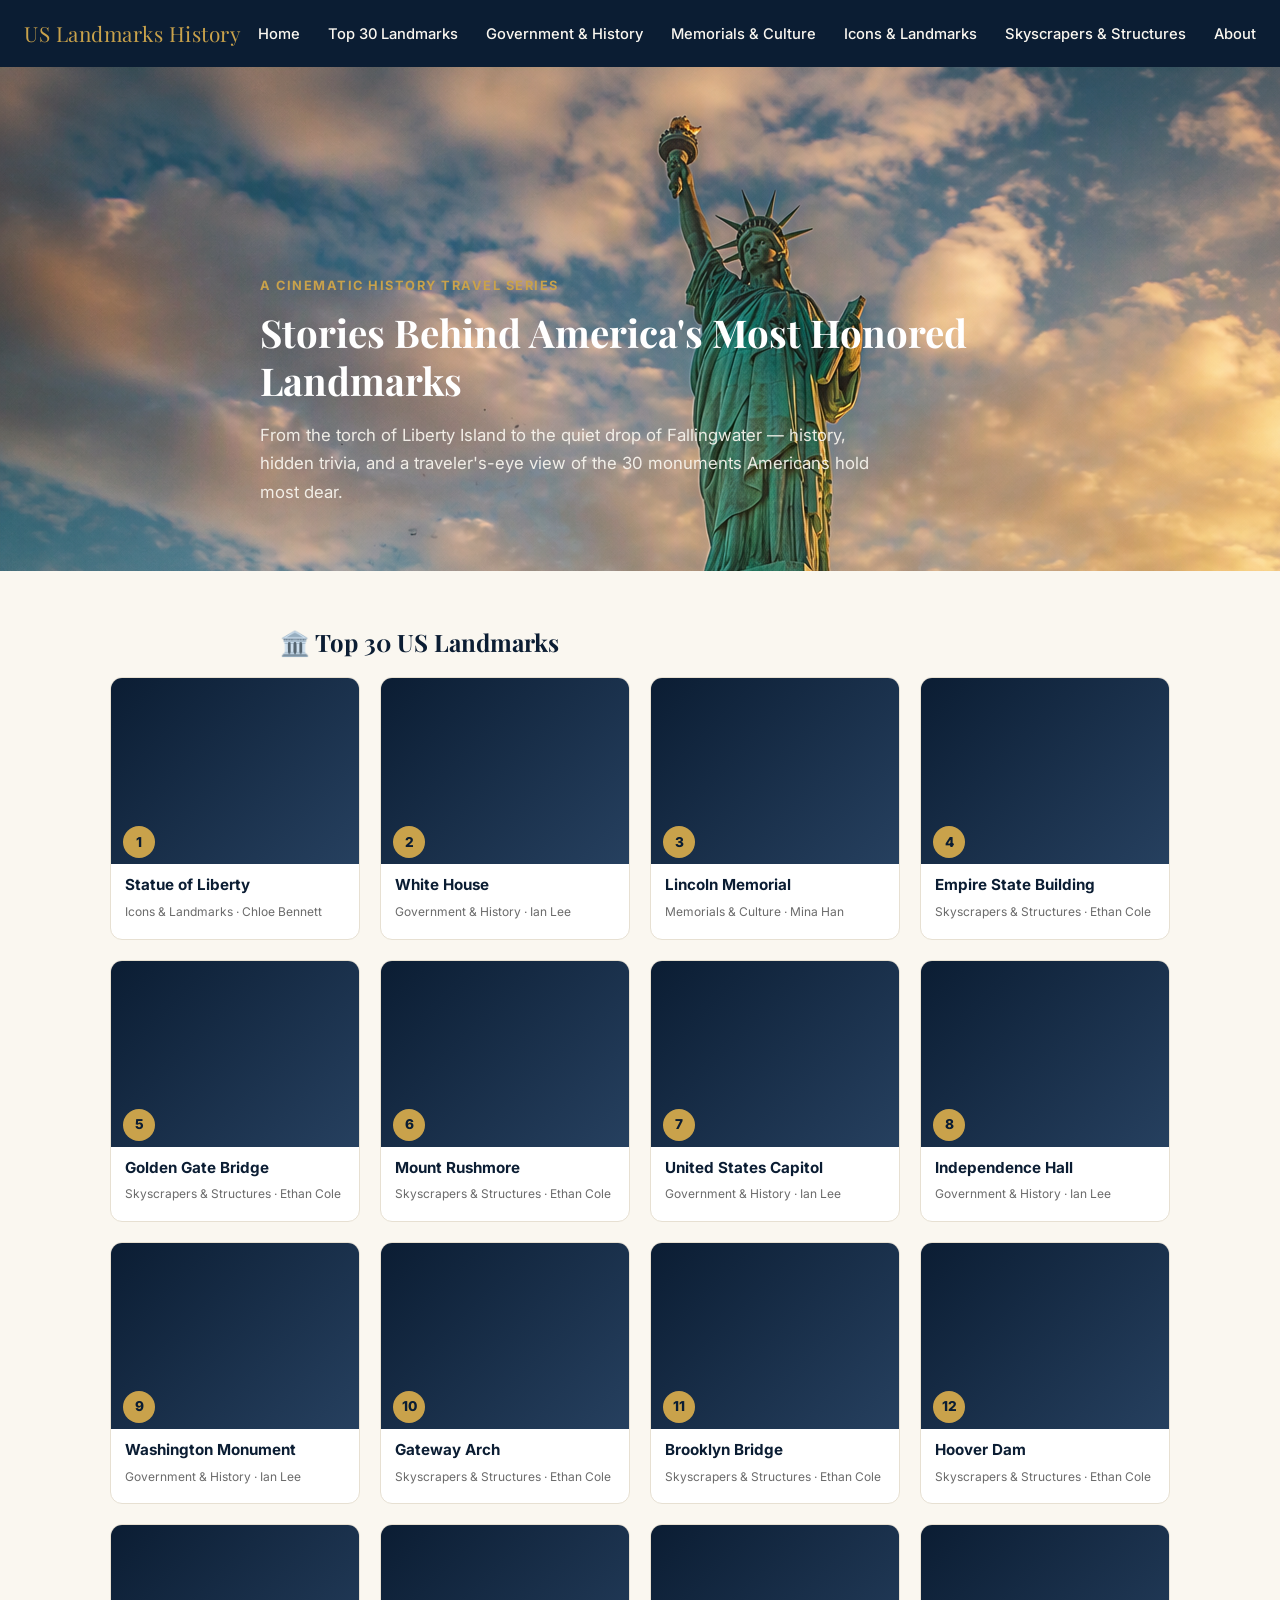
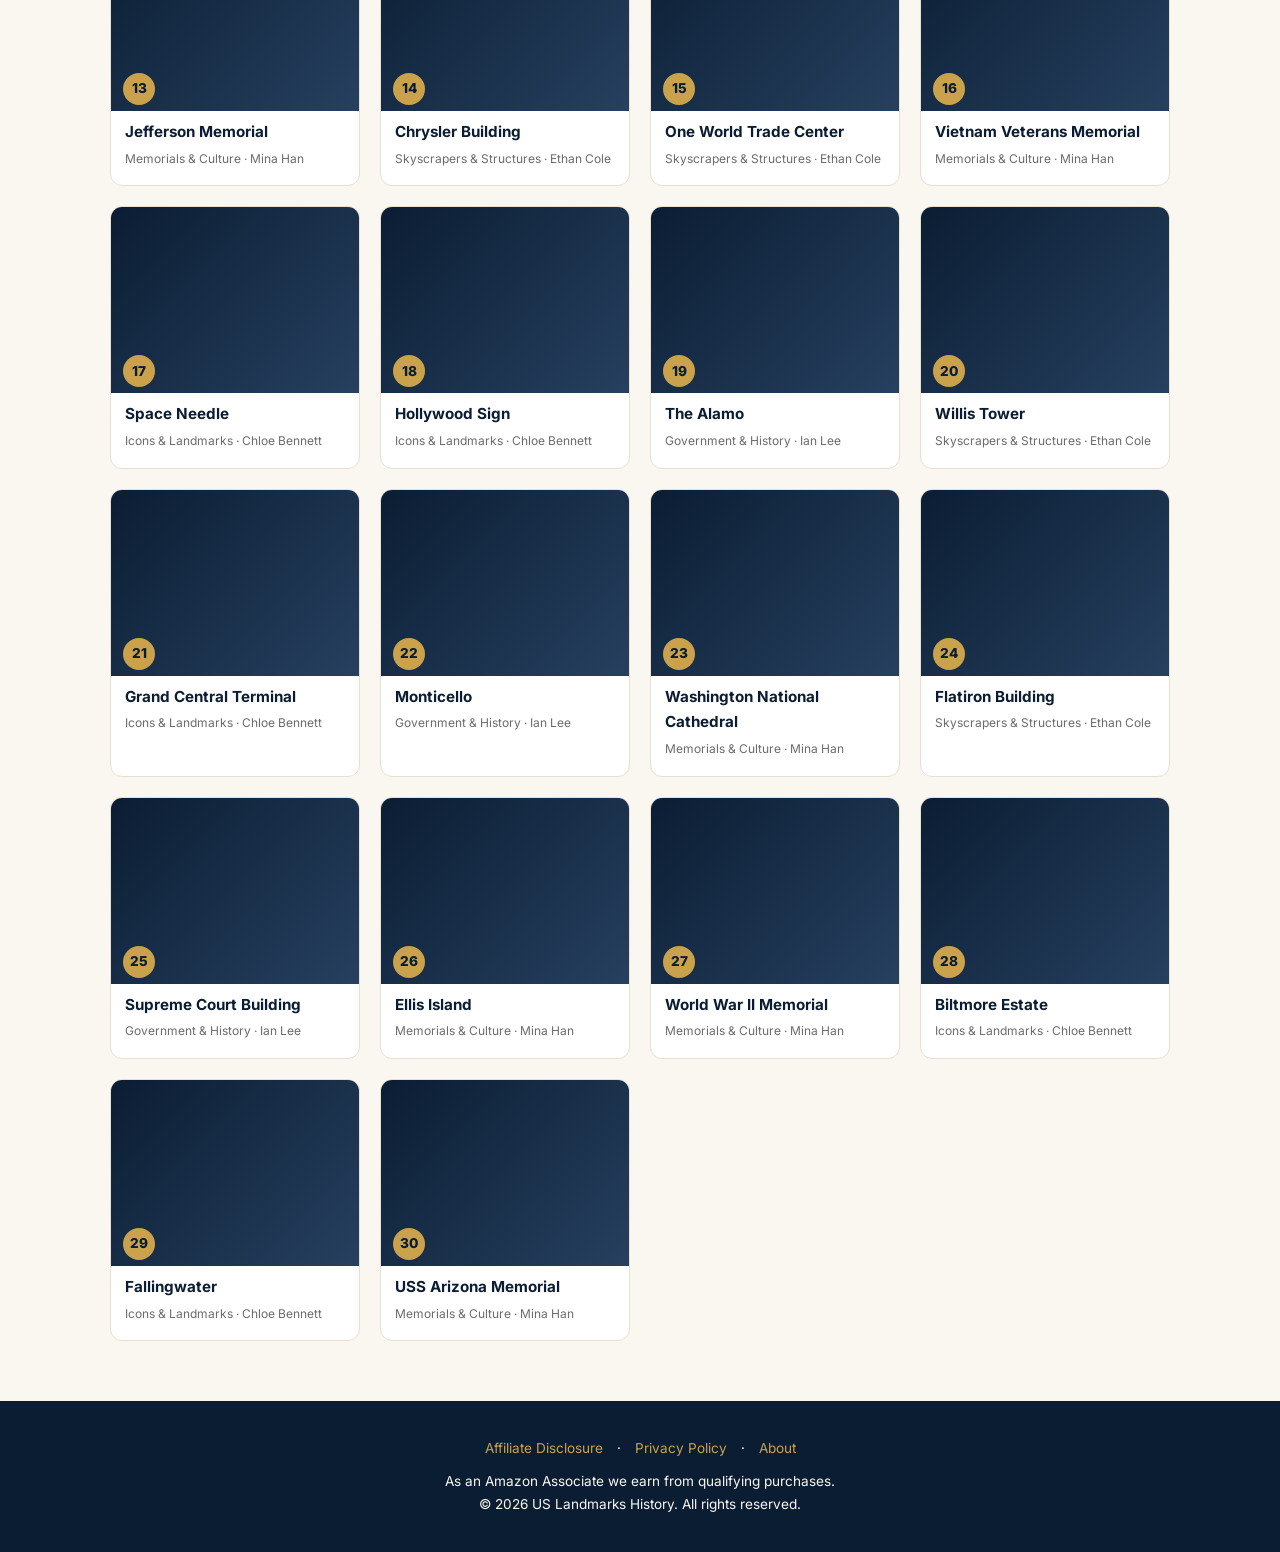
==== index.html @ 78180ce9 "Initial commit: US Landmarks History blog starter site" ====
<!DOCTYPE html>
<html lang="en">
<head>
<meta charset="UTF-8">
<meta name="viewport" content="width=device-width, initial-scale=1.0">
<title>US Landmarks History | Stories Behind America's Most Beloved Monuments</title>
<meta name="description" content="A cinematic journey through the history, hidden facts, and traveler's perspective of America's 30 most honored landmarks — from the Statue of Liberty to Fallingwater.">
<meta property="og:title" content="US Landmarks History">
<meta property="og:description" content="History, trivia, and travel tips for America's most beloved landmarks.">
<link rel="preconnect" href="https://fonts.googleapis.com">
<link href="https://fonts.googleapis.com/css2?family=Playfair+Display:wght@700;800&family=Inter:wght@400;500;600;700&display=swap" rel="stylesheet">
<link rel="stylesheet" href="assets/css/style.css">
</head>
<body>

<header class="site-header">
  <div class="logo">US Landmarks History</div>
  <button class="nav-toggle" aria-label="Toggle menu">☰</button>
  <nav>
    <ul>
      <li><a href="index.html">Home</a></li>
      <li><a href="top-30-us-landmarks.html">Top 30 Landmarks</a></li>
      <li><a href="category-government-history.html">Government &amp; History</a></li>
      <li><a href="category-memorials-culture.html">Memorials &amp; Culture</a></li>
      <li><a href="category-icons-landmarks.html">Icons &amp; Landmarks</a></li>
      <li><a href="category-skyscrapers-structures.html">Skyscrapers &amp; Structures</a></li>
      <li><a href="about.html">About</a></li>
    </ul>
  </nav>
</header>

<section class="hero" style="background-image:url('assets/img/hero-home.jpg');">
  <div class="hero-inner">
    <span class="kicker">A Cinematic History Travel Series</span>
    <h1>Stories Behind America's Most Honored Landmarks</h1>
    <p class="lede">From the torch of Liberty Island to the quiet drop of Fallingwater — history, hidden trivia, and a traveler's-eye view of the 30 monuments Americans hold most dear.</p>
  </div>
</section>

<h2 class="section-title">🏛️ Top 30 US Landmarks</h2>
<div class="landmark-grid">

  <a class="landmark-card" href="posts/statue-of-liberty.html" style="text-decoration:none;">
    <div class="thumb"></div><div class="rank">1</div>
    <div class="info"><div class="title">Statue of Liberty</div><div class="cat">Icons &amp; Landmarks · Chloe Bennett</div></div>
  </a>

  <a class="landmark-card" href="posts/white-house.html" style="text-decoration:none;">
    <div class="thumb"></div><div class="rank">2</div>
    <div class="info"><div class="title">White House</div><div class="cat">Government &amp; History · Ian Lee</div></div>
  </a>

  <a class="landmark-card" href="posts/lincoln-memorial.html" style="text-decoration:none;">
    <div class="thumb"></div><div class="rank">3</div>
    <div class="info"><div class="title">Lincoln Memorial</div><div class="cat">Memorials &amp; Culture · Mina Han</div></div>
  </a>

  <a class="landmark-card" href="posts/empire-state-building.html" style="text-decoration:none;">
    <div class="thumb"></div><div class="rank">4</div>
    <div class="info"><div class="title">Empire State Building</div><div class="cat">Skyscrapers &amp; Structures · Ethan Cole</div></div>
  </a>

  <a class="landmark-card" href="posts/golden-gate-bridge.html" style="text-decoration:none;">
    <div class="thumb"></div><div class="rank">5</div>
    <div class="info"><div class="title">Golden Gate Bridge</div><div class="cat">Skyscrapers &amp; Structures · Ethan Cole</div></div>
  </a>

  <a class="landmark-card" href="posts/mount-rushmore.html" style="text-decoration:none;">
    <div class="thumb"></div><div class="rank">6</div>
    <div class="info"><div class="title">Mount Rushmore</div><div class="cat">Skyscrapers &amp; Structures · Ethan Cole</div></div>
  </a>

  <a class="landmark-card" href="posts/united-states-capitol.html" style="text-decoration:none;">
    <div class="thumb"></div><div class="rank">7</div>
    <div class="info"><div class="title">United States Capitol</div><div class="cat">Government &amp; History · Ian Lee</div></div>
  </a>

  <a class="landmark-card" href="posts/independence-hall.html" style="text-decoration:none;">
    <div class="thumb"></div><div class="rank">8</div>
    <div class="info"><div class="title">Independence Hall</div><div class="cat">Government &amp; History · Ian Lee</div></div>
  </a>

  <a class="landmark-card" href="posts/washington-monument.html" style="text-decoration:none;">
    <div class="thumb"></div><div class="rank">9</div>
    <div class="info"><div class="title">Washington Monument</div><div class="cat">Government &amp; History · Ian Lee</div></div>
  </a>

  <a class="landmark-card" href="posts/gateway-arch.html" style="text-decoration:none;">
    <div class="thumb"></div><div class="rank">10</div>
    <div class="info"><div class="title">Gateway Arch</div><div class="cat">Skyscrapers &amp; Structures · Ethan Cole</div></div>
  </a>

  <a class="landmark-card" href="posts/brooklyn-bridge.html" style="text-decoration:none;">
    <div class="thumb"></div><div class="rank">11</div>
    <div class="info"><div class="title">Brooklyn Bridge</div><div class="cat">Skyscrapers &amp; Structures · Ethan Cole</div></div>
  </a>

  <a class="landmark-card" href="posts/hoover-dam.html" style="text-decoration:none;">
    <div class="thumb"></div><div class="rank">12</div>
    <div class="info"><div class="title">Hoover Dam</div><div class="cat">Skyscrapers &amp; Structures · Ethan Cole</div></div>
  </a>

  <a class="landmark-card" href="posts/jefferson-memorial.html" style="text-decoration:none;">
    <div class="thumb"></div><div class="rank">13</div>
    <div class="info"><div class="title">Jefferson Memorial</div><div class="cat">Memorials &amp; Culture · Mina Han</div></div>
  </a>

  <a class="landmark-card" href="posts/chrysler-building.html" style="text-decoration:none;">
    <div class="thumb"></div><div class="rank">14</div>
    <div class="info"><div class="title">Chrysler Building</div><div class="cat">Skyscrapers &amp; Structures · Ethan Cole</div></div>
  </a>

  <a class="landmark-card" href="posts/one-world-trade-center.html" style="text-decoration:none;">
    <div class="thumb"></div><div class="rank">15</div>
    <div class="info"><div class="title">One World Trade Center</div><div class="cat">Skyscrapers &amp; Structures · Ethan Cole</div></div>
  </a>

  <a class="landmark-card" href="posts/vietnam-veterans-memorial.html" style="text-decoration:none;">
    <div class="thumb"></div><div class="rank">16</div>
    <div class="info"><div class="title">Vietnam Veterans Memorial</div><div class="cat">Memorials &amp; Culture · Mina Han</div></div>
  </a>

  <a class="landmark-card" href="posts/space-needle.html" style="text-decoration:none;">
    <div class="thumb"></div><div class="rank">17</div>
    <div class="info"><div class="title">Space Needle</div><div class="cat">Icons &amp; Landmarks · Chloe Bennett</div></div>
  </a>

  <a class="landmark-card" href="posts/hollywood-sign.html" style="text-decoration:none;">
    <div class="thumb"></div><div class="rank">18</div>
    <div class="info"><div class="title">Hollywood Sign</div><div class="cat">Icons &amp; Landmarks · Chloe Bennett</div></div>
  </a>

  <a class="landmark-card" href="posts/the-alamo.html" style="text-decoration:none;">
    <div class="thumb"></div><div class="rank">19</div>
    <div class="info"><div class="title">The Alamo</div><div class="cat">Government &amp; History · Ian Lee</div></div>
  </a>

  <a class="landmark-card" href="posts/willis-tower.html" style="text-decoration:none;">
    <div class="thumb"></div><div class="rank">20</div>
    <div class="info"><div class="title">Willis Tower</div><div class="cat">Skyscrapers &amp; Structures · Ethan Cole</div></div>
  </a>

  <a class="landmark-card" href="posts/grand-central-terminal.html" style="text-decoration:none;">
    <div class="thumb"></div><div class="rank">21</div>
    <div class="info"><div class="title">Grand Central Terminal</div><div class="cat">Icons &amp; Landmarks · Chloe Bennett</div></div>
  </a>

  <a class="landmark-card" href="posts/monticello.html" style="text-decoration:none;">
    <div class="thumb"></div><div class="rank">22</div>
    <div class="info"><div class="title">Monticello</div><div class="cat">Government &amp; History · Ian Lee</div></div>
  </a>

  <a class="landmark-card" href="posts/washington-national-cathedral.html" style="text-decoration:none;">
    <div class="thumb"></div><div class="rank">23</div>
    <div class="info"><div class="title">Washington National Cathedral</div><div class="cat">Memorials &amp; Culture · Mina Han</div></div>
  </a>

  <a class="landmark-card" href="posts/flatiron-building.html" style="text-decoration:none;">
    <div class="thumb"></div><div class="rank">24</div>
    <div class="info"><div class="title">Flatiron Building</div><div class="cat">Skyscrapers &amp; Structures · Ethan Cole</div></div>
  </a>

  <a class="landmark-card" href="posts/supreme-court-building.html" style="text-decoration:none;">
    <div class="thumb"></div><div class="rank">25</div>
    <div class="info"><div class="title">Supreme Court Building</div><div class="cat">Government &amp; History · Ian Lee</div></div>
  </a>

  <a class="landmark-card" href="posts/ellis-island.html" style="text-decoration:none;">
    <div class="thumb"></div><div class="rank">26</div>
    <div class="info"><div class="title">Ellis Island</div><div class="cat">Memorials &amp; Culture · Mina Han</div></div>
  </a>

  <a class="landmark-card" href="posts/world-war-ii-memorial.html" style="text-decoration:none;">
    <div class="thumb"></div><div class="rank">27</div>
    <div class="info"><div class="title">World War II Memorial</div><div class="cat">Memorials &amp; Culture · Mina Han</div></div>
  </a>

  <a class="landmark-card" href="posts/biltmore-estate.html" style="text-decoration:none;">
    <div class="thumb"></div><div class="rank">28</div>
    <div class="info"><div class="title">Biltmore Estate</div><div class="cat">Icons &amp; Landmarks · Chloe Bennett</div></div>
  </a>

  <a class="landmark-card" href="posts/fallingwater.html" style="text-decoration:none;">
    <div class="thumb"></div><div class="rank">29</div>
    <div class="info"><div class="title">Fallingwater</div><div class="cat">Icons &amp; Landmarks · Chloe Bennett</div></div>
  </a>

  <a class="landmark-card" href="posts/uss-arizona-memorial.html" style="text-decoration:none;">
    <div class="thumb"></div><div class="rank">30</div>
    <div class="info"><div class="title">USS Arizona Memorial</div><div class="cat">Memorials &amp; Culture · Mina Han</div></div>
  </a>

</div>

<footer class="site-footer">
  <div class="links">
    <a href="disclosure.html">Affiliate Disclosure</a> · <a href="privacy-policy.html">Privacy Policy</a> · <a href="about.html">About</a>
  </div>
  <div>As an Amazon Associate we earn from qualifying purchases.</div>
  <div>© 2026 US Landmarks History. All rights reserved.</div>
</footer>

<script src="assets/js/main.js"></script>
</body>
</html>
---- assets/css/style.css ----
/* ============================================
   US Landmarks History Blog — Design System v1
   Palette: Navy #0B1D33 / Gold #C9A24B / Ivory #FAF7F0 / Deep Red #8B1E2E
   ============================================ */

:root{
  --navy:#0B1D33;
  --gold:#C9A24B;
  --ivory:#FAF7F0;
  --ink:#1A1A1A;
  --red:#8B1E2E;
  --gray:#6b6b6b;
  --card-bg:#ffffff;
  --border:#e7e0d2;
  --maxw:760px;
}

*{box-sizing:border-box;}
html{scroll-behavior:smooth;}
body{
  margin:0;
  background:var(--ivory);
  color:var(--ink);
  font-family:'Inter','Helvetica Neue',Arial,sans-serif;
  line-height:1.7;
}
h1,h2,h3,.serif{
  font-family:'Playfair Display',Georgia,'Times New Roman',serif;
  color:var(--navy);
  line-height:1.25;
}
a{color:var(--red); text-decoration:none;}
a:hover{text-decoration:underline;}
img{max-width:100%; display:block;}

/* ---------- Header / Nav ---------- */
.site-header{
  position:sticky; top:0; z-index:50;
  background:var(--navy);
  color:var(--ivory);
  padding:16px 24px;
  display:flex; align-items:center; justify-content:space-between;
}
.site-header .logo{
  font-family:'Playfair Display',serif;
  font-size:1.3rem; color:var(--gold); letter-spacing:.5px;
}
.site-header nav ul{
  list-style:none; display:flex; gap:28px; margin:0; padding:0;
}
.site-header nav a{
  color:var(--ivory); font-size:.92rem; font-weight:500;
}
.site-header nav a:hover{color:var(--gold); text-decoration:none;}
.nav-toggle{display:none; background:none; border:none; color:var(--ivory); font-size:1.5rem;}

@media (max-width:720px){
  .site-header nav{
    display:none; position:absolute; top:64px; left:0; right:0;
    background:var(--navy); flex-direction:column; padding:16px 24px;
  }
  .site-header nav.open{display:flex;}
  .site-header nav ul{flex-direction:column; gap:16px;}
  .nav-toggle{display:block;}
}

/* ---------- Hero ---------- */
.hero{
  position:relative; min-height:56vh;
  background:linear-gradient(180deg, rgba(11,29,51,.15), rgba(11,29,51,.85)), center/cover no-repeat;
  display:flex; align-items:flex-end;
  color:var(--ivory);
  padding:48px 24px;
}
.hero-inner{max-width:var(--maxw); margin:0 auto; width:100%;}
.hero .kicker{
  color:var(--gold); font-weight:700; letter-spacing:1.5px; font-size:.8rem; text-transform:uppercase;
}
.hero h1{color:#fff; font-size:2.4rem; margin:10px 0;}
.hero .lede{font-size:1.05rem; opacity:.92; max-width:640px;}
.byline{
  margin-top:18px; display:flex; align-items:center; gap:10px; font-size:.9rem; opacity:.9;
}
.byline .avatar{
  width:36px; height:36px; border-radius:50%; background:var(--gold);
  display:flex; align-items:center; justify-content:center; color:var(--navy); font-weight:700;
}

/* ---------- Article body ---------- */
.article-wrap{max-width:var(--maxw); margin:0 auto; padding:40px 20px 80px;}
.disclosure-banner{
  background:#fff8e6; border:1px solid var(--gold); border-radius:8px;
  padding:12px 16px; font-size:.85rem; color:#6b5620; margin-bottom:32px;
}

/* Quick Facts card */
.quick-facts{
  background:var(--card-bg); border:1px solid var(--border); border-radius:12px;
  padding:20px 24px; margin:28px 0; box-shadow:0 2px 10px rgba(11,29,51,.05);
}
.quick-facts h3{margin-top:0; font-size:1.1rem;}
.quick-facts table{width:100%; border-collapse:collapse; font-size:.92rem;}
.quick-facts td{padding:6px 0; border-bottom:1px dashed var(--border);}
.quick-facts td:first-child{color:var(--gray); width:44%;}

/* Did-you-know callout */
.callout{
  border-left:4px solid var(--gold); background:#fffaf0;
  padding:16px 20px; margin:28px 0; border-radius:0 8px 8px 0;
  font-style:italic; color:#3a3220;
}
.callout .label{
  display:block; font-style:normal; font-weight:700; color:var(--gold);
  text-transform:uppercase; font-size:.75rem; letter-spacing:1px; margin-bottom:6px;
}

/* Traveler's Perspective */
.traveler-box{
  background:var(--navy); color:var(--ivory); border-radius:12px;
  padding:24px; margin:32px 0;
}
.traveler-box h3{color:var(--gold); margin-top:0;}
.traveler-box ul{padding-left:20px; margin:0;}
.traveler-box li{margin-bottom:8px;}

/* Amazon shop widget */
.shop-widget{margin:36px 0;}
.shop-widget .shop-title{
  font-weight:700; font-size:1rem; margin-bottom:14px;
  display:flex; align-items:center; gap:8px;
}
.shop-grid{
  display:grid; grid-template-columns:repeat(auto-fit,minmax(150px,1fr)); gap:16px;
}
.shop-card{
  background:var(--card-bg); border:1px solid var(--border); border-radius:10px;
  padding:16px; text-align:center;
}
.shop-card .thumb{
  width:100%; aspect-ratio:1/1; background:#f1ede2; border-radius:8px; margin-bottom:10px;
  display:flex; align-items:center; justify-content:center; color:var(--gray); font-size:.75rem;
}
.shop-card .name{font-weight:600; font-size:.88rem; margin-bottom:4px;}
.shop-card .desc{font-size:.78rem; color:var(--gray); margin-bottom:10px; min-height:32px;}
.shop-card .btn{
  display:inline-block; background:var(--red); color:#fff; font-size:.8rem;
  padding:8px 14px; border-radius:6px; font-weight:600;
}
.shop-card .btn:hover{background:#6f1723; text-decoration:none;}

/* Sources */
.sources{font-size:.82rem; color:var(--gray); margin-top:40px; border-top:1px solid var(--border); padding-top:16px;}

/* Related posts */
.related{margin:48px 0 0;}
.related h3{margin-bottom:16px;}
.related-grid{display:grid; grid-template-columns:repeat(3,1fr); gap:16px;}
.related-card{
  background:var(--card-bg); border:1px solid var(--border); border-radius:10px; overflow:hidden;
}
.related-card .thumb{aspect-ratio:16/10; background:#eee;}
.related-card .cap{padding:10px 12px; font-size:.85rem; font-weight:600; color:var(--navy);}
@media (max-width:640px){.related-grid{grid-template-columns:1fr;}}

/* Sticky bottom CTA */
.sticky-cta{
  position:fixed; left:0; right:0; bottom:0; z-index:40;
  background:var(--navy); color:var(--ivory);
  padding:12px 20px; display:flex; align-items:center; justify-content:space-between;
  transform:translateY(120%); transition:transform .35s ease;
}
.sticky-cta.show{transform:translateY(0);}
.sticky-cta a{background:var(--gold); color:var(--navy); padding:8px 16px; border-radius:6px; font-weight:700;}

/* Home page grid */
.section-title{max-width:var(--maxw); margin:56px auto 20px; padding:0 20px;}
.landmark-grid{
  max-width:1100px; margin:0 auto 60px; padding:0 20px;
  display:grid; grid-template-columns:repeat(auto-fill,minmax(220px,1fr)); gap:20px;
}
.landmark-card{
  background:var(--card-bg); border:1px solid var(--border); border-radius:12px; overflow:hidden;
  transition:transform .2s ease, box-shadow .2s ease;
}
.landmark-card:hover{transform:translateY(-4px); box-shadow:0 10px 24px rgba(11,29,51,.12);}
.landmark-card .thumb{aspect-ratio:4/3; background:linear-gradient(135deg,#0B1D33,#26405f);}
.landmark-card .rank{
  position:relative; top:-38px; left:12px; width:32px; height:32px; border-radius:50%;
  background:var(--gold); color:var(--navy); font-weight:800; font-size:.85rem;
  display:flex; align-items:center; justify-content:center;
}
.landmark-card .info{padding:0 14px 16px; margin-top:-24px;}
.landmark-card .info .title{font-weight:700; color:var(--navy); font-size:.95rem;}
.landmark-card .info .cat{font-size:.75rem; color:var(--gray); margin-top:4px;}

/* Footer */
.site-footer{
  background:var(--navy); color:var(--ivory); padding:36px 24px; margin-top:60px;
  font-size:.85rem; text-align:center;
}
.site-footer a{color:var(--gold);}
.site-footer .links{margin-bottom:10px;}
.site-footer .links a{margin:0 10px;}
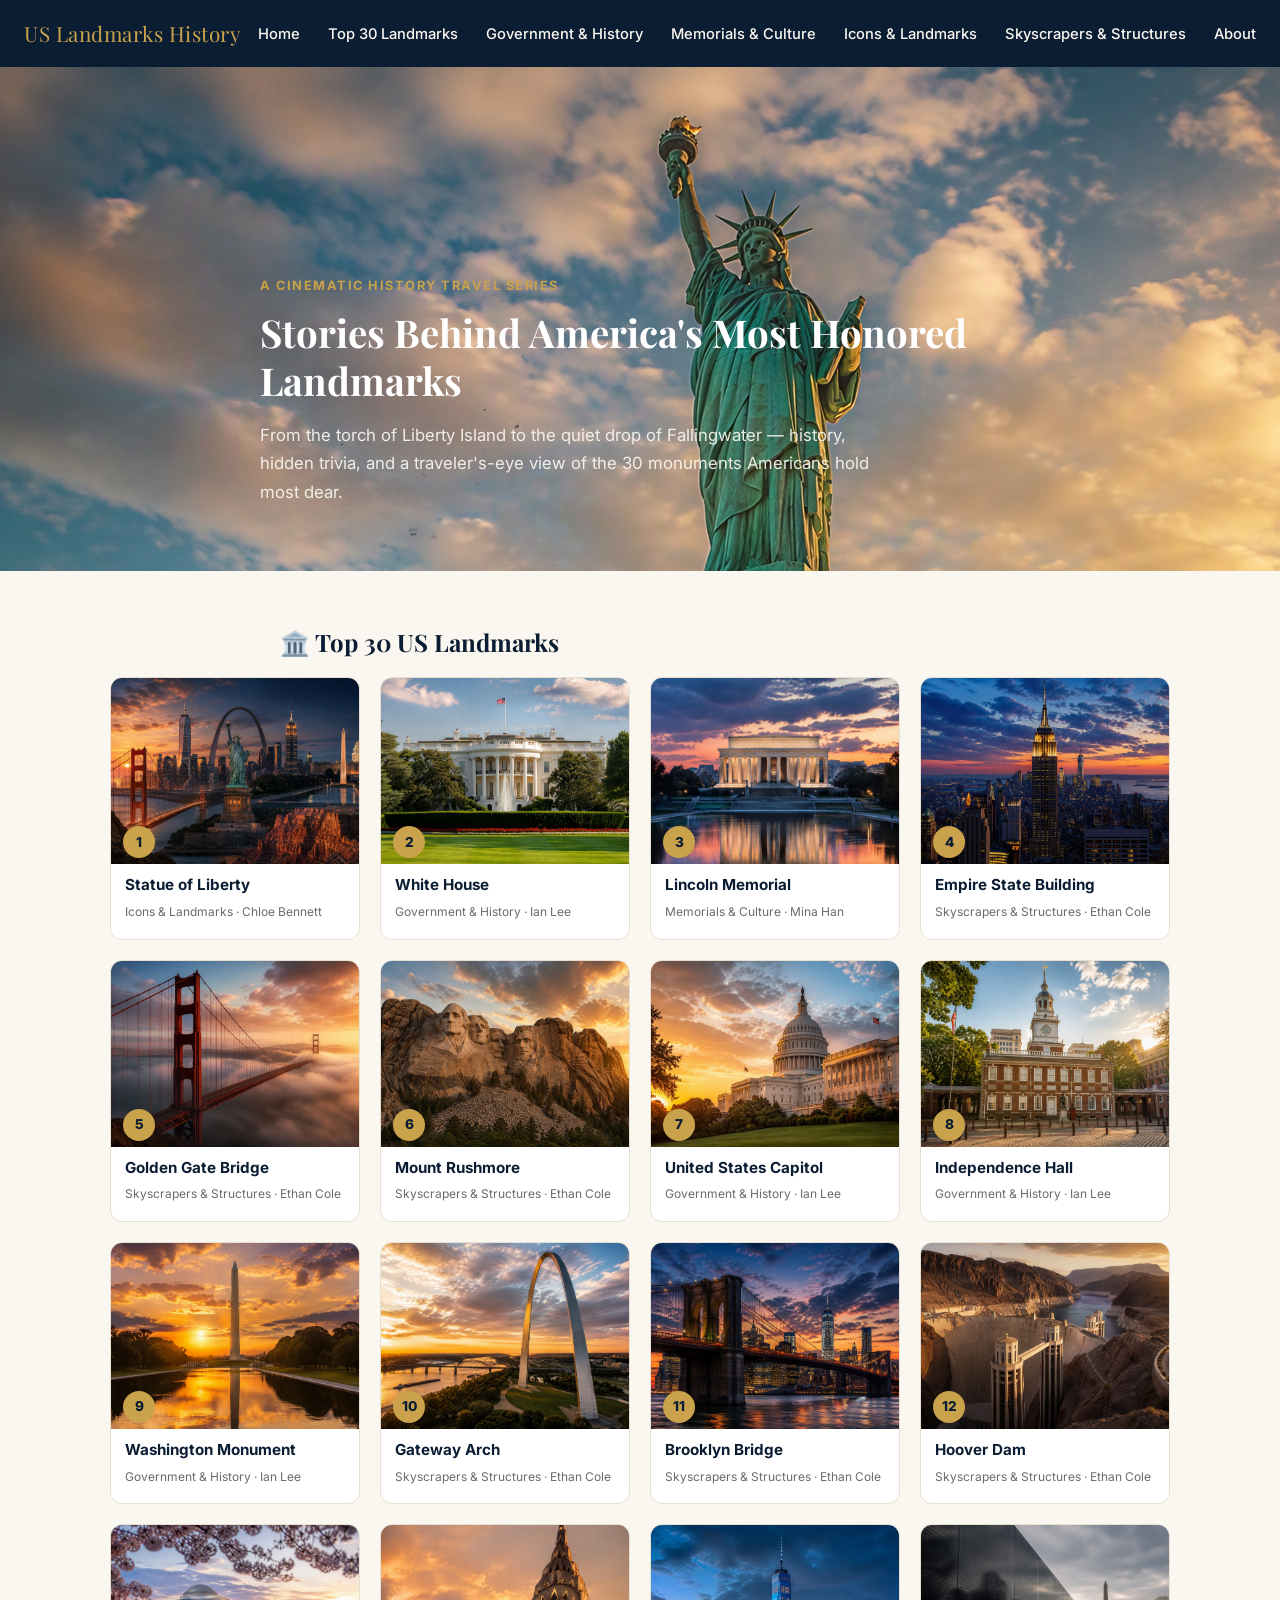
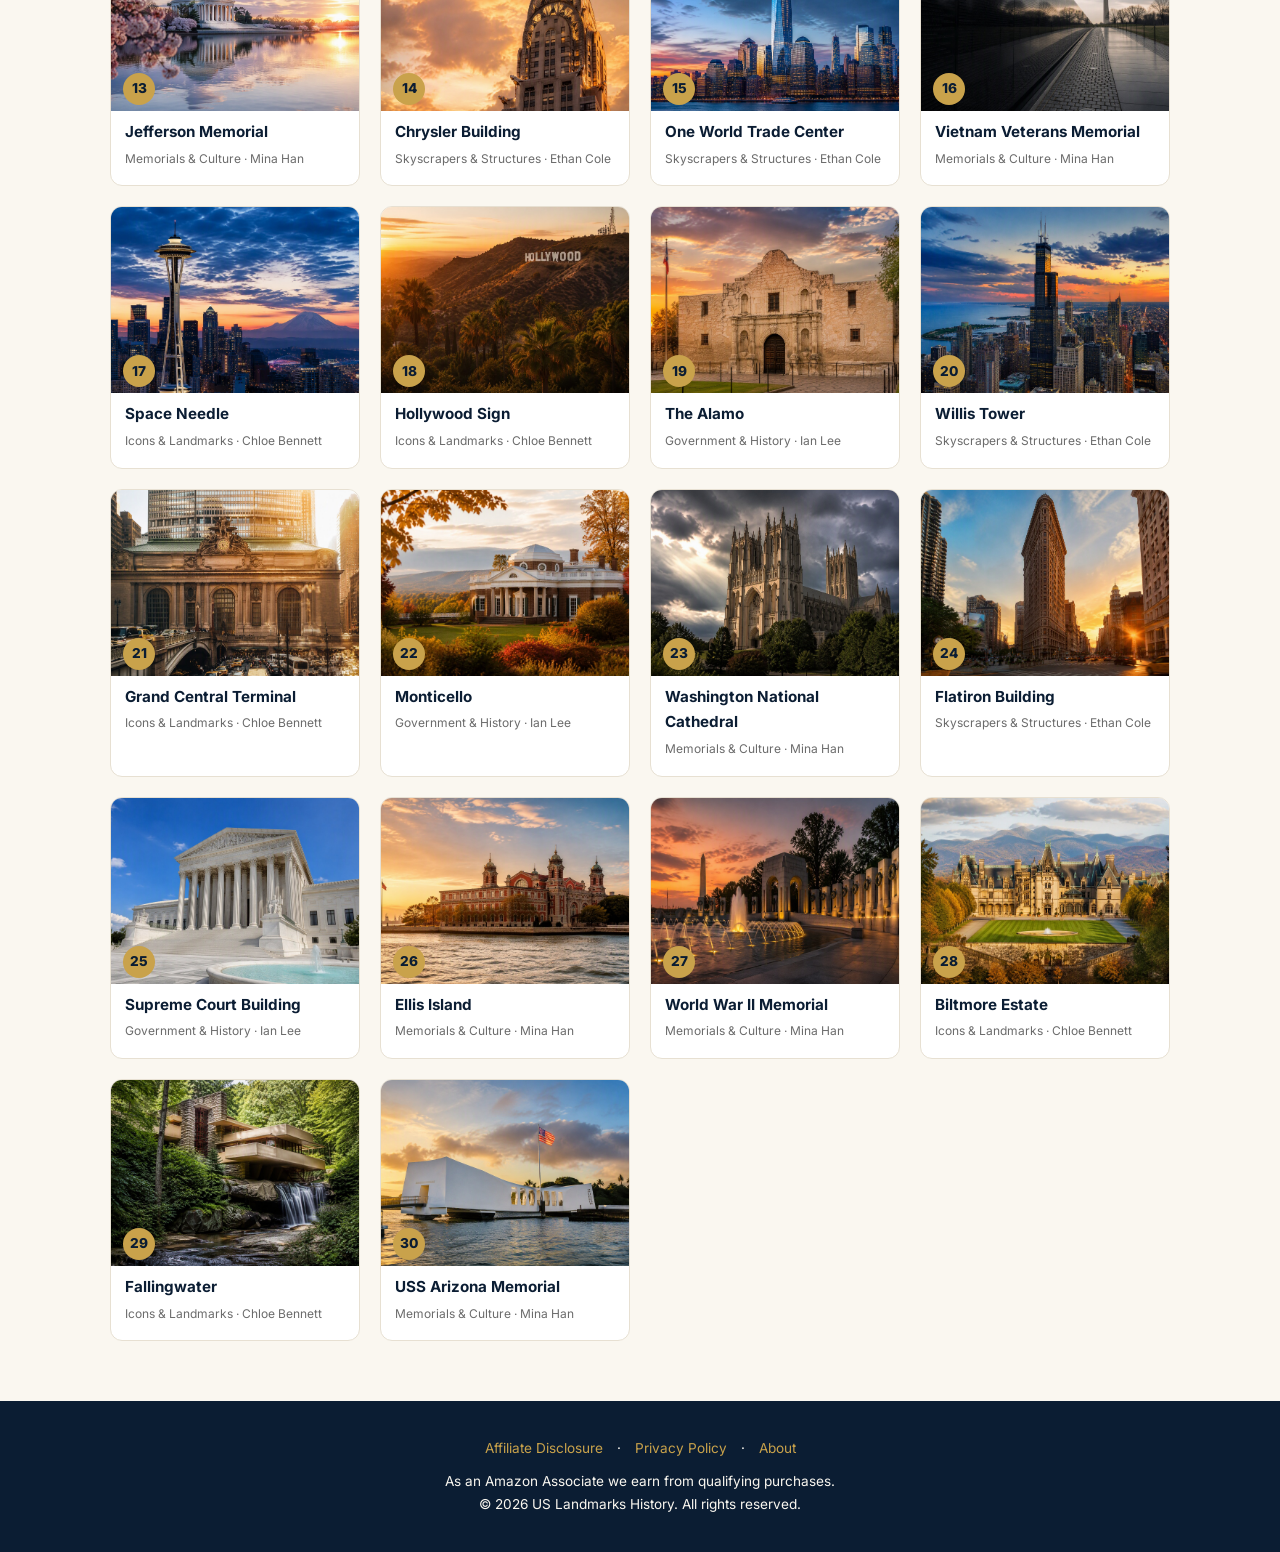
==== commit 76fbc850: "Add hero images for all 30 landmarks" ====
--- a/index.html
+++ b/index.html
@@ -12,7 +12,6 @@
 <link rel="stylesheet" href="assets/css/style.css">
 </head>
 <body>
-
 <header class="site-header">
   <div class="logo">US Landmarks History</div>
   <button class="nav-toggle" aria-label="Toggle menu">☰</button>
@@ -28,7 +27,6 @@
     </ul>
   </nav>
 </header>
-
 <section class="hero" style="background-image:url('assets/img/hero-home.jpg');">
   <div class="hero-inner">
     <span class="kicker">A Cinematic History Travel Series</span>
@@ -36,162 +34,129 @@
     <p class="lede">From the torch of Liberty Island to the quiet drop of Fallingwater — history, hidden trivia, and a traveler's-eye view of the 30 monuments Americans hold most dear.</p>
   </div>
 </section>
-
 <h2 class="section-title">🏛️ Top 30 US Landmarks</h2>
 <div class="landmark-grid">
-
   <a class="landmark-card" href="posts/statue-of-liberty.html" style="text-decoration:none;">
-    <div class="thumb"></div><div class="rank">1</div>
+    <div class="thumb" style="background-image:url('assets/img/statue-of-liberty-hero.jpg');background-size:cover;background-position:center;"></div><div class="rank">1</div>
     <div class="info"><div class="title">Statue of Liberty</div><div class="cat">Icons &amp; Landmarks · Chloe Bennett</div></div>
   </a>
-
   <a class="landmark-card" href="posts/white-house.html" style="text-decoration:none;">
-    <div class="thumb"></div><div class="rank">2</div>
+    <div class="thumb" style="background-image:url('assets/img/white-house-hero.jpg');background-size:cover;background-position:center;"></div><div class="rank">2</div>
     <div class="info"><div class="title">White House</div><div class="cat">Government &amp; History · Ian Lee</div></div>
   </a>
-
   <a class="landmark-card" href="posts/lincoln-memorial.html" style="text-decoration:none;">
-    <div class="thumb"></div><div class="rank">3</div>
+    <div class="thumb" style="background-image:url('assets/img/lincoln-memorial-hero.jpg');background-size:cover;background-position:center;"></div><div class="rank">3</div>
     <div class="info"><div class="title">Lincoln Memorial</div><div class="cat">Memorials &amp; Culture · Mina Han</div></div>
   </a>
-
   <a class="landmark-card" href="posts/empire-state-building.html" style="text-decoration:none;">
-    <div class="thumb"></div><div class="rank">4</div>
+    <div class="thumb" style="background-image:url('assets/img/empire-state-building-hero.jpg');background-size:cover;background-position:center;"></div><div class="rank">4</div>
     <div class="info"><div class="title">Empire State Building</div><div class="cat">Skyscrapers &amp; Structures · Ethan Cole</div></div>
   </a>
-
   <a class="landmark-card" href="posts/golden-gate-bridge.html" style="text-decoration:none;">
-    <div class="thumb"></div><div class="rank">5</div>
+    <div class="thumb" style="background-image:url('assets/img/golden-gate-bridge-hero.jpg');background-size:cover;background-position:center;"></div><div class="rank">5</div>
     <div class="info"><div class="title">Golden Gate Bridge</div><div class="cat">Skyscrapers &amp; Structures · Ethan Cole</div></div>
   </a>
-
   <a class="landmark-card" href="posts/mount-rushmore.html" style="text-decoration:none;">
-    <div class="thumb"></div><div class="rank">6</div>
+    <div class="thumb" style="background-image:url('assets/img/mount-rushmore-hero.jpg');background-size:cover;background-position:center;"></div><div class="rank">6</div>
     <div class="info"><div class="title">Mount Rushmore</div><div class="cat">Skyscrapers &amp; Structures · Ethan Cole</div></div>
   </a>
-
   <a class="landmark-card" href="posts/united-states-capitol.html" style="text-decoration:none;">
-    <div class="thumb"></div><div class="rank">7</div>
+    <div class="thumb" style="background-image:url('assets/img/united-states-capitol-hero.jpg');background-size:cover;background-position:center;"></div><div class="rank">7</div>
     <div class="info"><div class="title">United States Capitol</div><div class="cat">Government &amp; History · Ian Lee</div></div>
   </a>
-
   <a class="landmark-card" href="posts/independence-hall.html" style="text-decoration:none;">
-    <div class="thumb"></div><div class="rank">8</div>
+    <div class="thumb" style="background-image:url('assets/img/independence-hall-hero.jpg');background-size:cover;background-position:center;"></div><div class="rank">8</div>
     <div class="info"><div class="title">Independence Hall</div><div class="cat">Government &amp; History · Ian Lee</div></div>
   </a>
-
   <a class="landmark-card" href="posts/washington-monument.html" style="text-decoration:none;">
-    <div class="thumb"></div><div class="rank">9</div>
+    <div class="thumb" style="background-image:url('assets/img/washington-monument-hero.jpg');background-size:cover;background-position:center;"></div><div class="rank">9</div>
     <div class="info"><div class="title">Washington Monument</div><div class="cat">Government &amp; History · Ian Lee</div></div>
   </a>
-
   <a class="landmark-card" href="posts/gateway-arch.html" style="text-decoration:none;">
-    <div class="thumb"></div><div class="rank">10</div>
+    <div class="thumb" style="background-image:url('assets/img/gateway-arch-hero.jpg');background-size:cover;background-position:center;"></div><div class="rank">10</div>
     <div class="info"><div class="title">Gateway Arch</div><div class="cat">Skyscrapers &amp; Structures · Ethan Cole</div></div>
   </a>
-
   <a class="landmark-card" href="posts/brooklyn-bridge.html" style="text-decoration:none;">
-    <div class="thumb"></div><div class="rank">11</div>
+    <div class="thumb" style="background-image:url('assets/img/brooklyn-bridge-hero.jpg');background-size:cover;background-position:center;"></div><div class="rank">11</div>
     <div class="info"><div class="title">Brooklyn Bridge</div><div class="cat">Skyscrapers &amp; Structures · Ethan Cole</div></div>
   </a>
-
   <a class="landmark-card" href="posts/hoover-dam.html" style="text-decoration:none;">
-    <div class="thumb"></div><div class="rank">12</div>
+    <div class="thumb" style="background-image:url('assets/img/hoover-dam-hero.jpg');background-size:cover;background-position:center;"></div><div class="rank">12</div>
     <div class="info"><div class="title">Hoover Dam</div><div class="cat">Skyscrapers &amp; Structures · Ethan Cole</div></div>
   </a>
-
   <a class="landmark-card" href="posts/jefferson-memorial.html" style="text-decoration:none;">
-    <div class="thumb"></div><div class="rank">13</div>
+    <div class="thumb" style="background-image:url('assets/img/jefferson-memorial-hero.jpg');background-size:cover;background-position:center;"></div><div class="rank">13</div>
     <div class="info"><div class="title">Jefferson Memorial</div><div class="cat">Memorials &amp; Culture · Mina Han</div></div>
   </a>
-
   <a class="landmark-card" href="posts/chrysler-building.html" style="text-decoration:none;">
-    <div class="thumb"></div><div class="rank">14</div>
+    <div class="thumb" style="background-image:url('assets/img/chrysler-building-hero.jpg');background-size:cover;background-position:center;"></div><div class="rank">14</div>
     <div class="info"><div class="title">Chrysler Building</div><div class="cat">Skyscrapers &amp; Structures · Ethan Cole</div></div>
   </a>
-
   <a class="landmark-card" href="posts/one-world-trade-center.html" style="text-decoration:none;">
-    <div class="thumb"></div><div class="rank">15</div>
+    <div class="thumb" style="background-image:url('assets/img/one-world-trade-center-hero.jpg');background-size:cover;background-position:center;"></div><div class="rank">15</div>
     <div class="info"><div class="title">One World Trade Center</div><div class="cat">Skyscrapers &amp; Structures · Ethan Cole</div></div>
   </a>
-
   <a class="landmark-card" href="posts/vietnam-veterans-memorial.html" style="text-decoration:none;">
-    <div class="thumb"></div><div class="rank">16</div>
+    <div class="thumb" style="background-image:url('assets/img/vietnam-veterans-memorial-hero.jpg');background-size:cover;background-position:center;"></div><div class="rank">16</div>
     <div class="info"><div class="title">Vietnam Veterans Memorial</div><div class="cat">Memorials &amp; Culture · Mina Han</div></div>
   </a>
-
   <a class="landmark-card" href="posts/space-needle.html" style="text-decoration:none;">
-    <div class="thumb"></div><div class="rank">17</div>
+    <div class="thumb" style="background-image:url('assets/img/space-needle-hero.jpg');background-size:cover;background-position:center;"></div><div class="rank">17</div>
     <div class="info"><div class="title">Space Needle</div><div class="cat">Icons &amp; Landmarks · Chloe Bennett</div></div>
   </a>
-
   <a class="landmark-card" href="posts/hollywood-sign.html" style="text-decoration:none;">
-    <div class="thumb"></div><div class="rank">18</div>
+    <div class="thumb" style="background-image:url('assets/img/hollywood-sign-hero.jpg');background-size:cover;background-position:center;"></div><div class="rank">18</div>
     <div class="info"><div class="title">Hollywood Sign</div><div class="cat">Icons &amp; Landmarks · Chloe Bennett</div></div>
   </a>
-
   <a class="landmark-card" href="posts/the-alamo.html" style="text-decoration:none;">
-    <div class="thumb"></div><div class="rank">19</div>
+    <div class="thumb" style="background-image:url('assets/img/the-alamo-hero.jpg');background-size:cover;background-position:center;"></div><div class="rank">19</div>
     <div class="info"><div class="title">The Alamo</div><div class="cat">Government &amp; History · Ian Lee</div></div>
   </a>
-
   <a class="landmark-card" href="posts/willis-tower.html" style="text-decoration:none;">
-    <div class="thumb"></div><div class="rank">20</div>
+    <div class="thumb" style="background-image:url('assets/img/willis-tower-hero.jpg');background-size:cover;background-position:center;"></div><div class="rank">20</div>
     <div class="info"><div class="title">Willis Tower</div><div class="cat">Skyscrapers &amp; Structures · Ethan Cole</div></div>
   </a>
-
   <a class="landmark-card" href="posts/grand-central-terminal.html" style="text-decoration:none;">
-    <div class="thumb"></div><div class="rank">21</div>
+    <div class="thumb" style="background-image:url('assets/img/grand-central-terminal-hero.jpg');background-size:cover;background-position:center;"></div><div class="rank">21</div>
     <div class="info"><div class="title">Grand Central Terminal</div><div class="cat">Icons &amp; Landmarks · Chloe Bennett</div></div>
   </a>
-
   <a class="landmark-card" href="posts/monticello.html" style="text-decoration:none;">
-    <div class="thumb"></div><div class="rank">22</div>
+    <div class="thumb" style="background-image:url('assets/img/monticello-hero.jpg');background-size:cover;background-position:center;"></div><div class="rank">22</div>
     <div class="info"><div class="title">Monticello</div><div class="cat">Government &amp; History · Ian Lee</div></div>
   </a>
-
   <a class="landmark-card" href="posts/washington-national-cathedral.html" style="text-decoration:none;">
-    <div class="thumb"></div><div class="rank">23</div>
+    <div class="thumb" style="background-image:url('assets/img/washington-national-cathedral-hero.jpg');background-size:cover;background-position:center;"></div><div class="rank">23</div>
     <div class="info"><div class="title">Washington National Cathedral</div><div class="cat">Memorials &amp; Culture · Mina Han</div></div>
   </a>
-
   <a class="landmark-card" href="posts/flatiron-building.html" style="text-decoration:none;">
-    <div class="thumb"></div><div class="rank">24</div>
+    <div class="thumb" style="background-image:url('assets/img/flatiron-building-hero.jpg');background-size:cover;background-position:center;"></div><div class="rank">24</div>
     <div class="info"><div class="title">Flatiron Building</div><div class="cat">Skyscrapers &amp; Structures · Ethan Cole</div></div>
   </a>
-
   <a class="landmark-card" href="posts/supreme-court-building.html" style="text-decoration:none;">
-    <div class="thumb"></div><div class="rank">25</div>
+    <div class="thumb" style="background-image:url('assets/img/supreme-court-building-hero.jpg');background-size:cover;background-position:center;"></div><div class="rank">25</div>
     <div class="info"><div class="title">Supreme Court Building</div><div class="cat">Government &amp; History · Ian Lee</div></div>
   </a>
-
   <a class="landmark-card" href="posts/ellis-island.html" style="text-decoration:none;">
-    <div class="thumb"></div><div class="rank">26</div>
+    <div class="thumb" style="background-image:url('assets/img/ellis-island-hero.jpg');background-size:cover;background-position:center;"></div><div class="rank">26</div>
     <div class="info"><div class="title">Ellis Island</div><div class="cat">Memorials &amp; Culture · Mina Han</div></div>
   </a>
-
   <a class="landmark-card" href="posts/world-war-ii-memorial.html" style="text-decoration:none;">
-    <div class="thumb"></div><div class="rank">27</div>
+    <div class="thumb" style="background-image:url('assets/img/world-war-ii-memorial-hero.jpg');background-size:cover;background-position:center;"></div><div class="rank">27</div>
     <div class="info"><div class="title">World War II Memorial</div><div class="cat">Memorials &amp; Culture · Mina Han</div></div>
   </a>
-
   <a class="landmark-card" href="posts/biltmore-estate.html" style="text-decoration:none;">
-    <div class="thumb"></div><div class="rank">28</div>
+    <div class="thumb" style="background-image:url('assets/img/biltmore-estate-hero.jpg');background-size:cover;background-position:center;"></div><div class="rank">28</div>
     <div class="info"><div class="title">Biltmore Estate</div><div class="cat">Icons &amp; Landmarks · Chloe Bennett</div></div>
   </a>
-
   <a class="landmark-card" href="posts/fallingwater.html" style="text-decoration:none;">
-    <div class="thumb"></div><div class="rank">29</div>
+    <div class="thumb" style="background-image:url('assets/img/fallingwater-hero.jpg');background-size:cover;background-position:center;"></div><div class="rank">29</div>
     <div class="info"><div class="title">Fallingwater</div><div class="cat">Icons &amp; Landmarks · Chloe Bennett</div></div>
   </a>
-
   <a class="landmark-card" href="posts/uss-arizona-memorial.html" style="text-decoration:none;">
-    <div class="thumb"></div><div class="rank">30</div>
+    <div class="thumb" style="background-image:url('assets/img/uss-arizona-memorial-hero.jpg');background-size:cover;background-position:center;"></div><div class="rank">30</div>
     <div class="info"><div class="title">USS Arizona Memorial</div><div class="cat">Memorials &amp; Culture · Mina Han</div></div>
   </a>
-
 </div>
-
 <footer class="site-footer">
   <div class="links">
     <a href="disclosure.html">Affiliate Disclosure</a> · <a href="privacy-policy.html">Privacy Policy</a> · <a href="about.html">About</a>
@@ -199,7 +164,6 @@
   <div>As an Amazon Associate we earn from qualifying purchases.</div>
   <div>© 2026 US Landmarks History. All rights reserved.</div>
 </footer>
-
 <script src="assets/js/main.js"></script>
 </body>
 </html>
